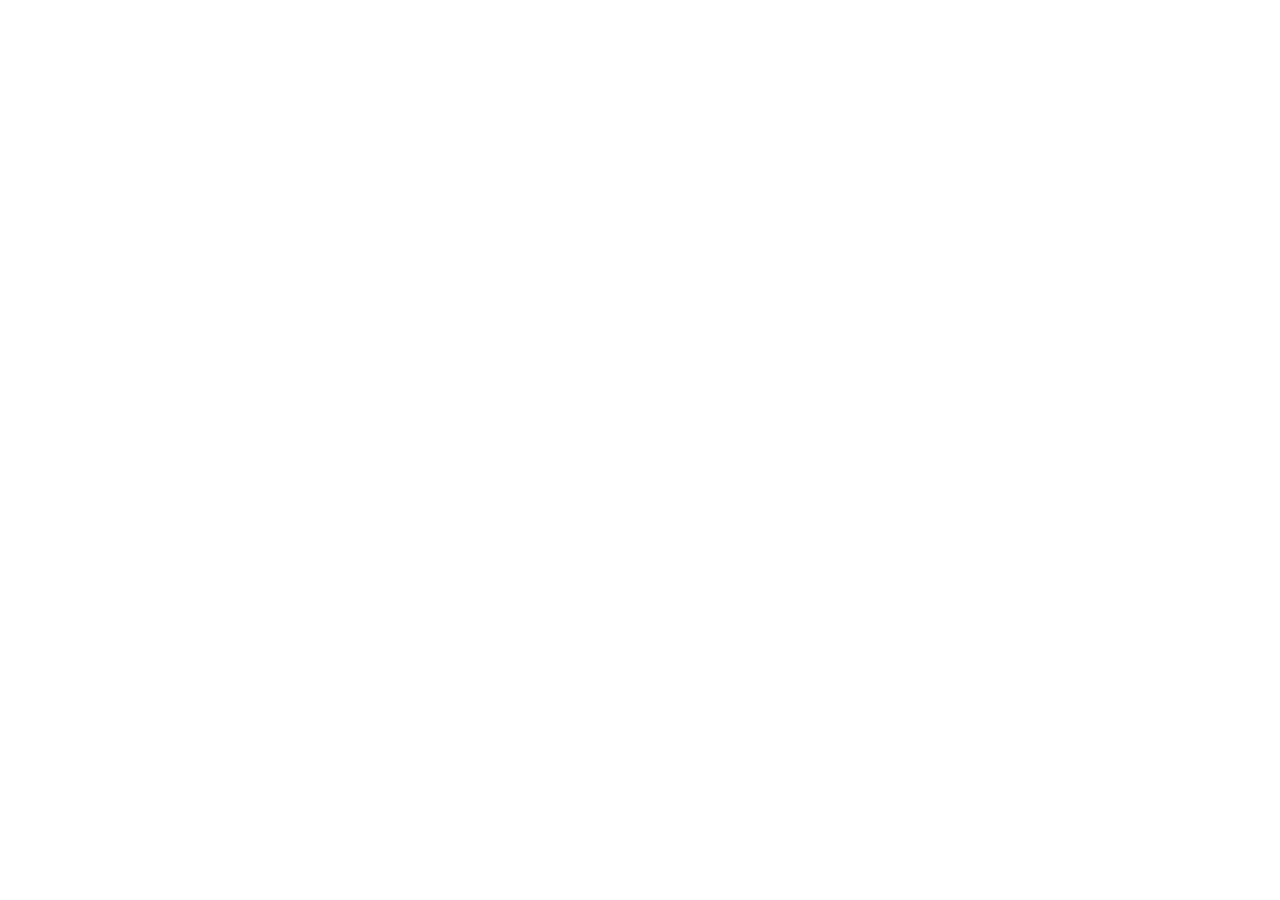
==== docs/index.html @ cfd50661 "Add privacy policy and GitHub Pages docs" ====
<!DOCTYPE html>
<html lang="en">
<head>
    <meta charset="UTF-8">
    <meta name="viewport" content="width=device-width, initial-scale=1.0">
    <title>TabStash — Save your tabs. Find your focus.</title>
    <meta http-equiv="refresh" content="0;url=https://github.com/andreasof97-oss/tabstash">
</head>
<body>
    <p>Redirecting to <a href="https://github.com/andreasof97-oss/tabstash">TabStash on GitHub</a>...</p>
</body>
</html>
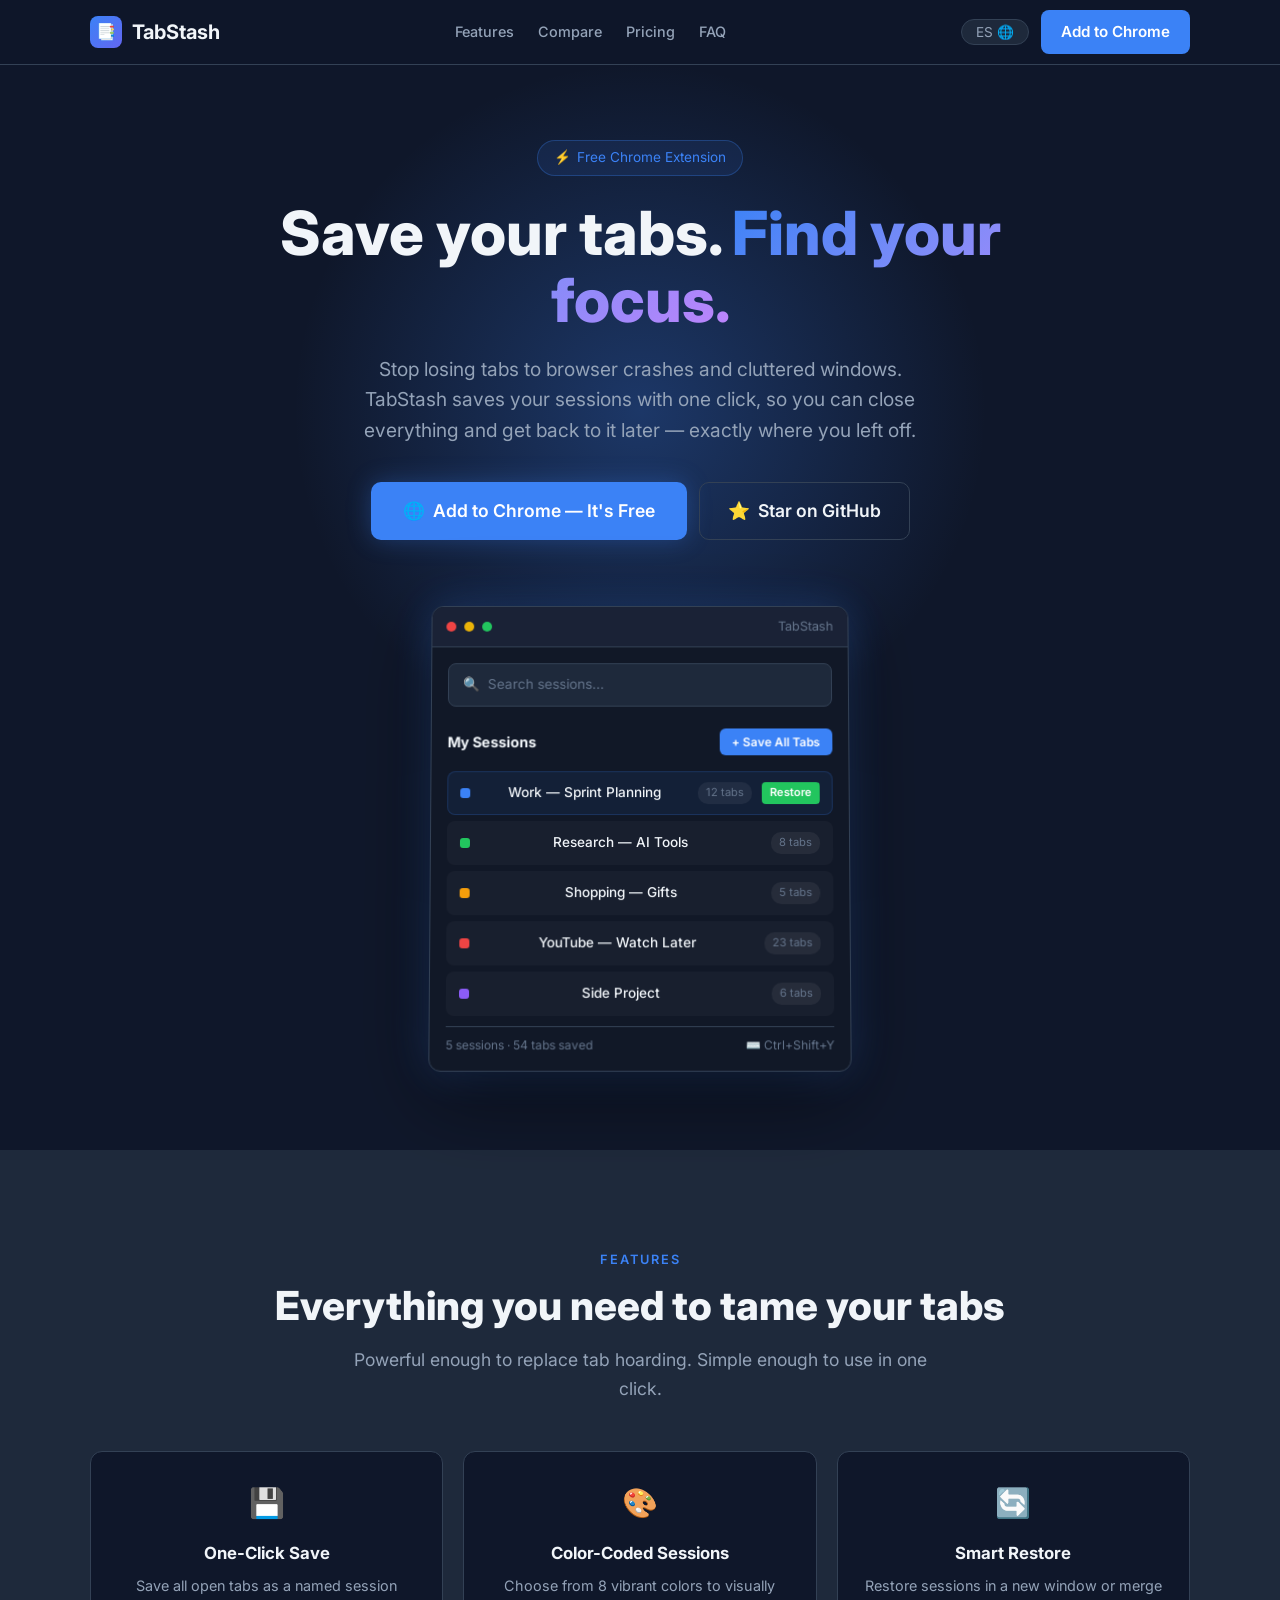
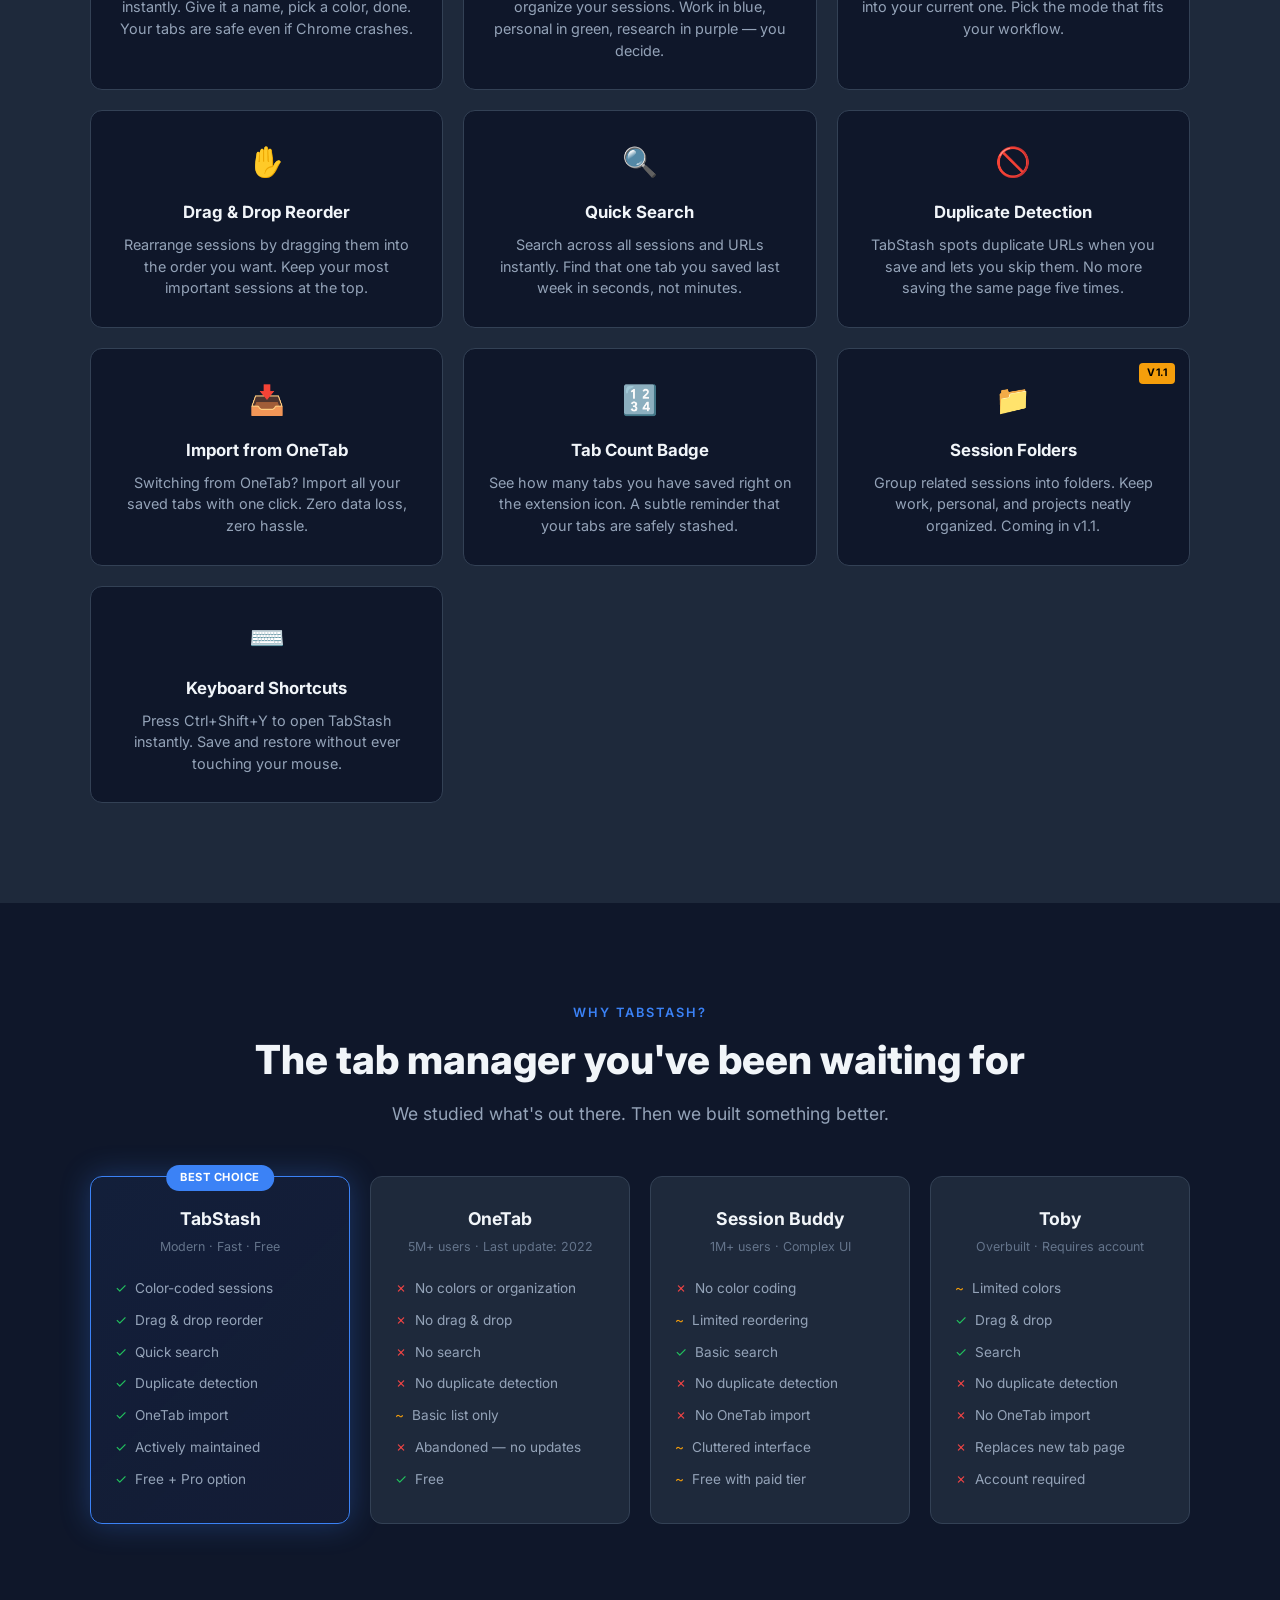
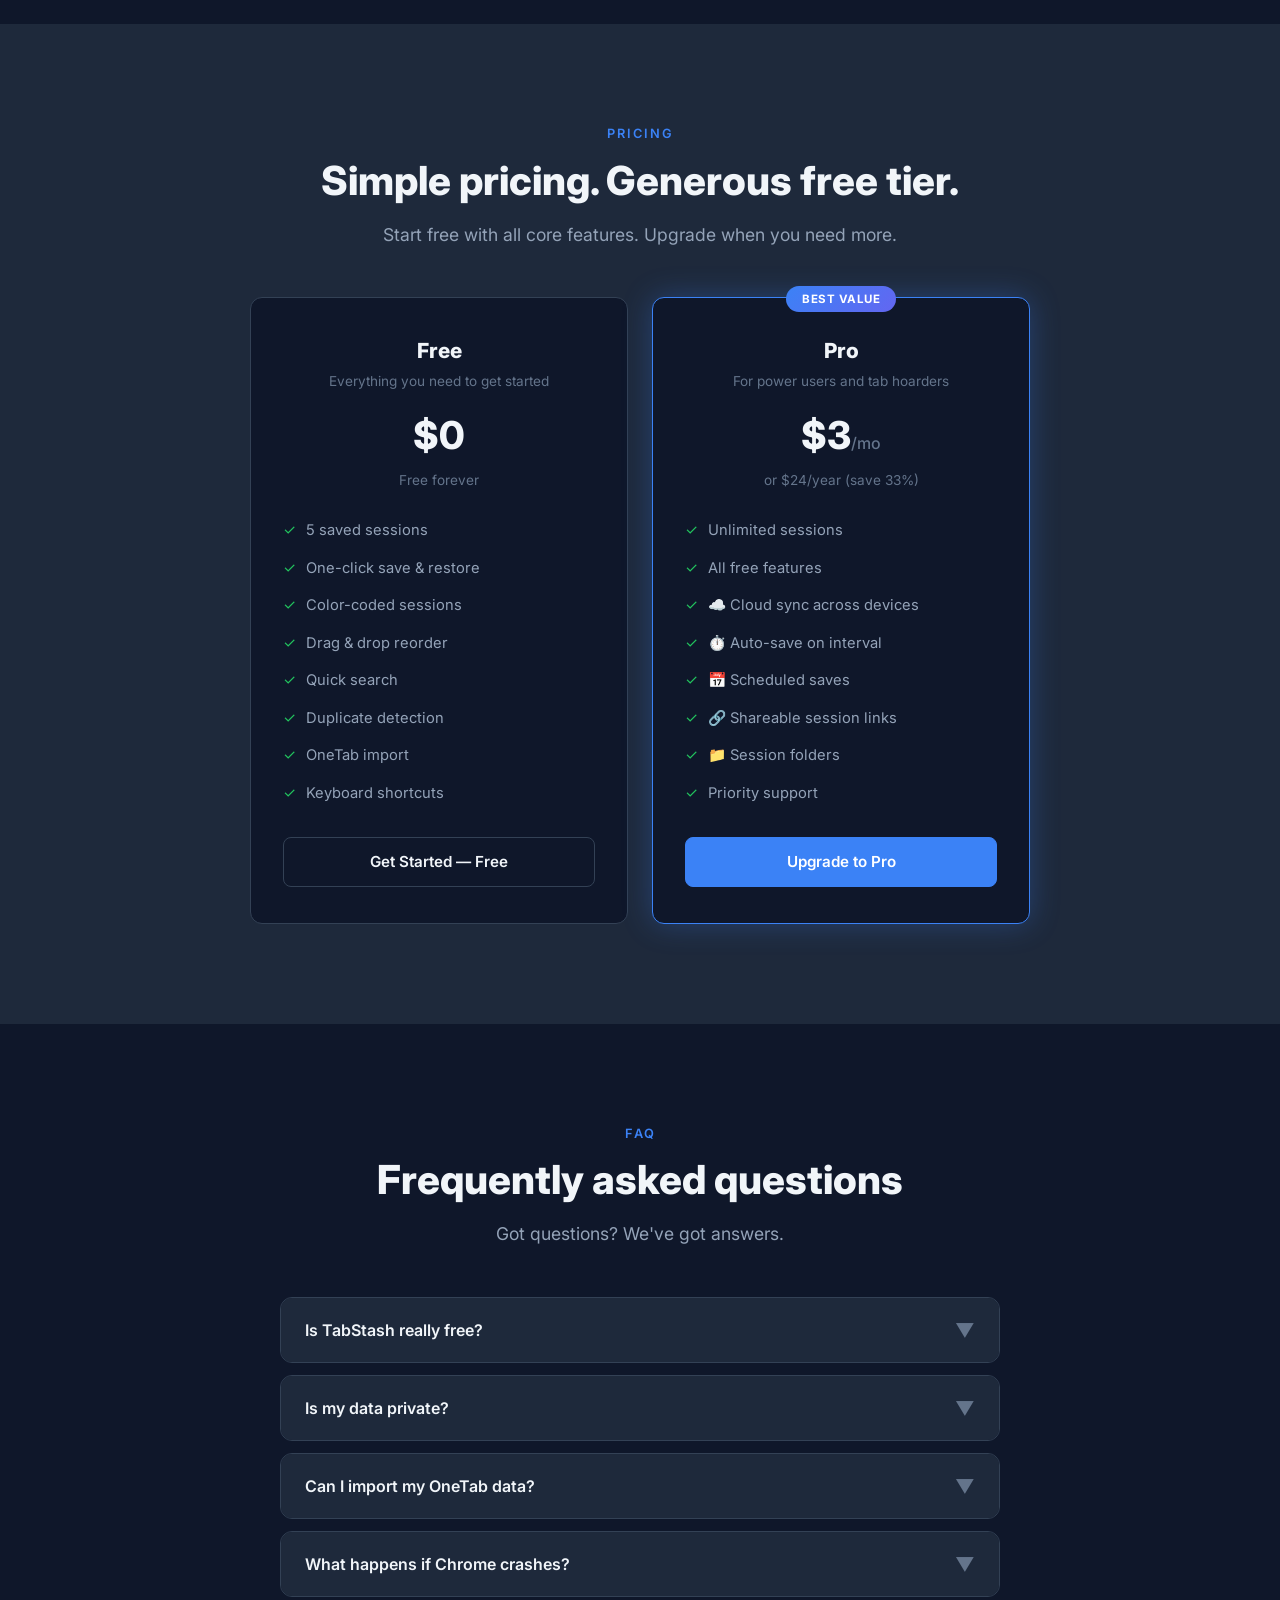
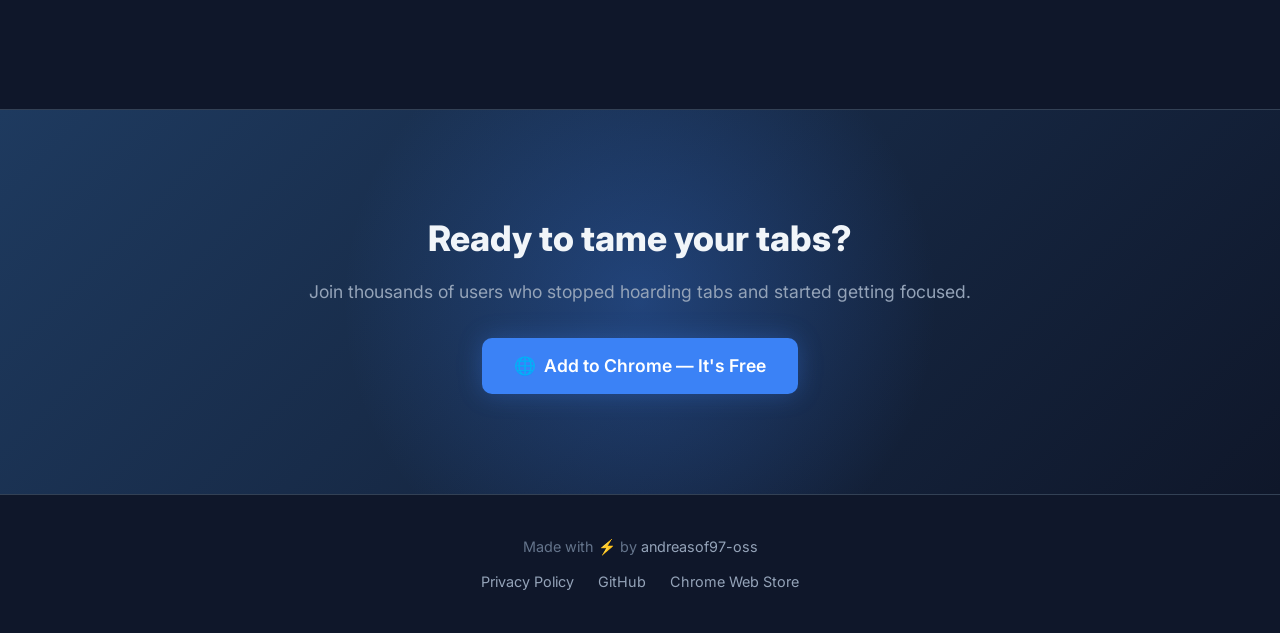
==== commit 4050fe5d: "Add full landing page — features, pricing, comparison, FAQ, EN/ES" ====
--- a/docs/index.html
+++ b/docs/index.html
@@ -1,12 +1,482 @@
 <!DOCTYPE html>
 <html lang="en">
 <head>
-    <meta charset="UTF-8">
-    <meta name="viewport" content="width=device-width, initial-scale=1.0">
-    <title>TabStash — Save your tabs. Find your focus.</title>
-    <meta http-equiv="refresh" content="0;url=https://github.com/andreasof97-oss/tabstash">
+  <meta charset="UTF-8">
+  <meta name="viewport" content="width=device-width, initial-scale=1.0">
+  <title>TabStash — Tab Manager &amp; Session Saver | Chrome Extension</title>
+  <meta name="description" content="Save your tabs. Find your focus. Free Chrome extension to save, organize, and restore browser sessions. Color-coded sessions, drag and drop, search, duplicate detection. Better than OneTab.">
+  <meta name="keywords" content="tab manager, session saver, chrome extension, save tabs, restore tabs, tab organizer, onetab alternative, session buddy alternative, tab groups, tab session manager, browser sessions, save all tabs">
+  <link rel="canonical" href="https://andreasof97-oss.github.io/tabstash/">
+  <meta property="og:title" content="TabStash — Save your tabs. Find your focus.">
+  <meta property="og:description" content="Free Chrome extension to save, organize, and restore browser sessions. Color-coded, searchable, drag and drop. The modern OneTab alternative.">
+  <meta property="og:type" content="website">
+  <meta property="og:url" content="https://andreasof97-oss.github.io/tabstash/">
+  <meta property="og:locale" content="en_US">
+  <meta property="og:locale:alternate" content="es_ES">
+  <meta name="twitter:card" content="summary">
+  <meta name="twitter:title" content="TabStash — Tab Manager &amp; Session Saver">
+  <meta name="twitter:description" content="Save your tabs. Find your focus. Free Chrome extension for managing browser sessions with color-coding, search, and one-click restore.">
+  <script type="application/ld+json">
+  {
+    "@context": "https://schema.org",
+    "@type": "SoftwareApplication",
+    "name": "TabStash",
+    "description": "Free Chrome extension to save, organize, and restore browser sessions.",
+    "url": "https://andreasof97-oss.github.io/tabstash/",
+    "applicationCategory": "BrowserApplication",
+    "operatingSystem": "Chrome",
+    "offers": [
+      { "@type": "Offer", "price": "0", "priceCurrency": "USD", "description": "Free — 5 sessions, all core features" },
+      { "@type": "Offer", "price": "3.00", "priceCurrency": "USD", "description": "Pro — Unlimited sessions, cloud sync, auto-save" }
+    ],
+    "softwareVersion": "1.0",
+    "inLanguage": ["en", "es"]
+  }
+  </script>
+  <link rel="preconnect" href="https://fonts.googleapis.com">
+  <link rel="preconnect" href="https://fonts.gstatic.com" crossorigin>
+  <link href="https://fonts.googleapis.com/css2?family=Inter:wght@400;500;600;700;800&display=swap" rel="stylesheet">
+  <style>
+    :root{--bg:#0f172a;--bg2:#1e293b;--accent:#3b82f6;--glow:rgba(59,130,246,.3);--accent2:#2563eb;--t1:#f1f5f9;--t2:#94a3b8;--t3:#64748b;--bdr:#334155;--grn:#22c55e;--amb:#f59e0b;--rad:12px}
+    *{margin:0;padding:0;box-sizing:border-box}html{scroll-behavior:smooth}
+    body{font-family:'Inter',-apple-system,BlinkMacSystemFont,sans-serif;background:var(--bg);color:var(--t1);line-height:1.6;overflow-x:hidden}
+    nav{position:fixed;top:0;left:0;right:0;z-index:100;background:rgba(15,23,42,.85);backdrop-filter:blur(16px);-webkit-backdrop-filter:blur(16px);border-bottom:1px solid var(--bdr);padding:0 24px}
+    .nav-i{max-width:1100px;margin:0 auto;display:flex;align-items:center;justify-content:space-between;height:64px}
+    .nav-b{display:flex;align-items:center;gap:10px;font-weight:700;font-size:1.25rem;color:var(--t1);text-decoration:none}
+    .nav-ico{width:32px;height:32px;background:linear-gradient(135deg,var(--accent),#6366f1);border-radius:8px;display:flex;align-items:center;justify-content:center;font-size:1rem}
+    .nav-l{display:flex;align-items:center;gap:24px}
+    .nav-l a{color:var(--t2);text-decoration:none;font-size:.9rem;font-weight:500;transition:color .2s}
+    .nav-l a:hover{color:var(--t1)}
+    .nav-r{display:flex;align-items:center;gap:12px}
+    .lt{background:var(--bg2);border:1px solid var(--bdr);border-radius:20px;padding:4px 14px;color:var(--t2);font-size:.85rem;cursor:pointer;font-family:inherit;transition:all .2s}
+    .lt:hover{color:var(--t1);border-color:var(--accent)}
+    .cta{display:inline-flex;align-items:center;gap:8px;background:var(--accent);color:#fff;border:none;border-radius:8px;padding:10px 20px;font-size:.95rem;font-weight:600;font-family:inherit;cursor:pointer;text-decoration:none;transition:all .2s}
+    .cta:hover{background:var(--accent2);transform:translateY(-1px)}
+    .cta-l{padding:14px 32px;font-size:1.1rem;border-radius:10px;box-shadow:0 0 24px var(--glow)}
+    .cta-l:hover{box-shadow:0 0 40px var(--glow)}
+    .btn2{display:inline-flex;align-items:center;gap:8px;background:transparent;color:var(--t1);border:1px solid var(--bdr);border-radius:10px;padding:14px 28px;font-size:1.1rem;font-weight:600;font-family:inherit;cursor:pointer;text-decoration:none;transition:all .2s}
+    .btn2:hover{border-color:var(--accent);color:var(--accent)}
+    section{padding:100px 24px}
+    .cnt{max-width:1100px;margin:0 auto}
+    .sl{text-transform:uppercase;font-size:.8rem;font-weight:600;letter-spacing:2px;color:var(--accent);margin-bottom:12px}
+    .st{font-size:clamp(1.8rem,4vw,2.5rem);font-weight:800;margin-bottom:16px;line-height:1.2}
+    .ss{color:var(--t2);font-size:1.1rem;max-width:600px;margin-bottom:48px}
+    .cen{text-align:center}.cen .ss{margin-left:auto;margin-right:auto}
+    .hero{padding-top:140px;padding-bottom:80px;display:flex;flex-direction:column;align-items:center;text-align:center;position:relative}
+    .hero::before{content:'';position:absolute;top:60px;left:50%;transform:translateX(-50%);width:700px;height:700px;background:radial-gradient(circle,var(--glow) 0%,transparent 70%);pointer-events:none;z-index:0}
+    .hero>*{position:relative;z-index:1}
+    .hbadge{display:inline-flex;align-items:center;gap:6px;background:rgba(59,130,246,.1);border:1px solid rgba(59,130,246,.3);border-radius:20px;padding:6px 16px;font-size:.85rem;color:var(--accent);margin-bottom:24px}
+    .hero h1{font-size:clamp(2.4rem,6vw,3.8rem);font-weight:800;line-height:1.1;margin-bottom:20px;max-width:750px}
+    .grad{background:linear-gradient(135deg,var(--accent),#818cf8,#c084fc);-webkit-background-clip:text;-webkit-text-fill-color:transparent;background-clip:text}
+    .hero>p{font-size:1.2rem;color:var(--t2);max-width:560px;margin-bottom:36px}
+    .hbtns{display:flex;gap:12px;flex-wrap:wrap;justify-content:center}
+    .mw{margin-top:64px;width:100%;max-width:420px;perspective:1000px}
+    .mk{background:#111827;border:1px solid var(--bdr);border-radius:12px;overflow:hidden;box-shadow:0 24px 80px rgba(0,0,0,.5),0 0 40px var(--glow);transform:rotateX(2deg)}
+    .mk-t{background:#1a2236;padding:10px 14px;display:flex;align-items:center;gap:8px;border-bottom:1px solid var(--bdr);font-size:.8rem;color:var(--t3)}
+    .dot{width:10px;height:10px;border-radius:50%;display:inline-block}.dot-r{background:#ef4444}.dot-y{background:#eab308}.dot-g{background:#22c55e}
+    .mk-bd{padding:16px}
+    .mk-s{background:#1e293b;border:1px solid var(--bdr);border-radius:8px;padding:10px 14px;color:var(--t3);font-size:.85rem;margin-bottom:14px;display:flex;align-items:center;gap:8px}
+    .mk-h{display:flex;align-items:center;justify-content:space-between;padding:8px 0;margin-bottom:8px}
+    .mk-ht{font-size:.9rem;font-weight:700;color:var(--t1)}
+    .mk-sv{background:var(--accent);color:#fff;border-radius:6px;padding:4px 12px;font-size:.75rem;font-weight:600}
+    .ms{padding:10px 12px;border-radius:8px;margin-bottom:6px;font-size:.85rem;display:flex;align-items:center;gap:10px;color:var(--t2);background:rgba(255,255,255,.03);border:1px solid transparent}
+    .ms.act{background:rgba(59,130,246,.08);border-color:rgba(59,130,246,.2)}
+    .ms-c{width:10px;height:10px;border-radius:3px;flex-shrink:0}
+    .ms-n{flex:1;font-weight:500;color:var(--t1)}
+    .ms-tc{font-size:.7rem;color:var(--t3);background:rgba(255,255,255,.06);padding:2px 8px;border-radius:10px}
+    .ms-r{font-size:.7rem;background:var(--grn);color:#fff;border-radius:4px;padding:2px 8px;font-weight:600}
+    .mk-f{display:flex;align-items:center;justify-content:space-between;padding:8px 0 0;margin-top:10px;border-top:1px solid var(--bdr);font-size:.75rem;color:var(--t3)}
+    .fs{background:var(--bg2)}
+    .fg{display:grid;grid-template-columns:repeat(3,1fr);gap:20px}
+    .fc{background:var(--bg);border:1px solid var(--bdr);border-radius:var(--rad);padding:28px 24px;transition:all .25s;position:relative}
+    .fc:hover{border-color:var(--accent);transform:translateY(-4px);box-shadow:0 8px 30px rgba(0,0,0,.3)}
+    .fi{font-size:1.8rem;margin-bottom:14px;display:block}
+    .fc h3{font-size:1.05rem;font-weight:700;margin-bottom:8px}
+    .fc p{color:var(--t2);font-size:.9rem;line-height:1.5}
+    .vb{position:absolute;top:14px;right:14px;background:var(--amb);color:#000;font-size:.65rem;font-weight:700;padding:2px 8px;border-radius:4px;text-transform:uppercase;letter-spacing:.5px}
+    .cg{display:grid;grid-template-columns:repeat(4,1fr);gap:20px;margin-top:8px}
+    .cc{background:var(--bg2);border:1px solid var(--bdr);border-radius:var(--rad);padding:28px 24px;transition:all .25s;position:relative;display:flex;flex-direction:column}
+    .cc.hl{border-color:var(--accent);box-shadow:0 0 30px var(--glow);background:linear-gradient(135deg,rgba(59,130,246,.08),rgba(99,102,241,.05))}
+    .cc-b{position:absolute;top:-12px;left:50%;transform:translateX(-50%);background:var(--accent);color:#fff;font-size:.7rem;font-weight:700;padding:4px 14px;border-radius:20px;text-transform:uppercase;letter-spacing:.5px;white-space:nowrap}
+    .cc h3{font-size:1.1rem;font-weight:700;margin-bottom:4px;text-align:center}
+    .cc .csd{font-size:.78rem;color:var(--t3);margin-bottom:16px;text-align:center}
+    .cc ul{list-style:none;flex:1}.cc ul li{padding:5px 0;font-size:.85rem;color:var(--t2);display:flex;align-items:flex-start;gap:8px}
+    .ck{color:var(--grn);flex-shrink:0}.cx{color:#ef4444;flex-shrink:0}.cw{color:var(--amb);flex-shrink:0}
+    .prs{background:var(--bg2)}
+    .pg{display:grid;grid-template-columns:repeat(2,1fr);gap:24px;max-width:780px;margin:0 auto}
+    .pc{background:var(--bg);border:1px solid var(--bdr);border-radius:var(--rad);padding:36px 32px;position:relative;transition:all .25s}
+    .pc.hl{border-color:var(--accent);box-shadow:0 0 30px var(--glow)}
+    .pc-pop{position:absolute;top:-12px;left:50%;transform:translateX(-50%);background:linear-gradient(135deg,var(--accent),#6366f1);color:#fff;font-size:.72rem;font-weight:700;padding:4px 16px;border-radius:20px;text-transform:uppercase;letter-spacing:.5px;white-space:nowrap}
+    .pc h3{font-size:1.3rem;font-weight:800;margin-bottom:4px}
+    .pc-d{font-size:.85rem;color:var(--t3);margin-bottom:12px}
+    .pc-pr{font-size:2.4rem;font-weight:800;margin:8px 0 4px}
+    .pc-pr span{font-size:1rem;font-weight:500;color:var(--t3)}
+    .pc-an{font-size:.85rem;color:var(--t3);margin-bottom:20px}
+    .pc ul{list-style:none;margin-bottom:24px}
+    .pc ul li{padding:7px 0;font-size:.92rem;color:var(--t2);display:flex;align-items:center;gap:10px}
+    .bp{display:block;width:100%;text-align:center;padding:12px;border-radius:8px;font-size:.95rem;font-weight:600;font-family:inherit;cursor:pointer;text-decoration:none;transition:all .2s;border:1px solid var(--bdr);background:transparent;color:var(--t1)}
+    .bp:hover{border-color:var(--accent);color:var(--accent)}
+    .bp.pro{background:var(--accent);color:#fff;border-color:var(--accent)}
+    .bp.pro:hover{background:var(--accent2)}
+    .fl{max-width:720px;margin:0 auto}
+    .fqi{border:1px solid var(--bdr);border-radius:var(--rad);margin-bottom:12px;overflow:hidden;transition:border-color .2s}
+    .fqi:hover{border-color:rgba(59,130,246,.3)}
+    .fqq{width:100%;background:var(--bg2);border:none;padding:20px 24px;text-align:left;font-size:1rem;font-weight:600;color:var(--t1);font-family:inherit;cursor:pointer;display:flex;align-items:center;justify-content:space-between;gap:16px;transition:background .2s}
+    .fqq:hover{background:#263348}
+    .fqa-ar{font-size:1.2rem;transition:transform .3s;flex-shrink:0;color:var(--t3)}
+    .fqi.open .fqa-ar{transform:rotate(180deg)}
+    .fqa{max-height:0;overflow:hidden;transition:max-height .35s ease}
+    .fqa-in{padding:0 24px 20px;color:var(--t2);font-size:.95rem;line-height:1.7;background:var(--bg2)}
+    .ctab{text-align:center;background:linear-gradient(135deg,#1e3a5f 0%,#0f172a 100%);border-top:1px solid var(--bdr);position:relative;overflow:hidden}
+    .ctab::before{content:'';position:absolute;top:50%;left:50%;transform:translate(-50%,-50%);width:600px;height:600px;background:radial-gradient(circle,var(--glow) 0%,transparent 70%);pointer-events:none}
+    .ctab>*{position:relative;z-index:1}
+    .ctab h2{font-size:clamp(1.6rem,4vw,2.2rem);font-weight:800;margin-bottom:12px}
+    .ctab p{color:var(--t2);font-size:1.1rem;margin-bottom:32px}
+    footer{padding:40px 24px;border-top:1px solid var(--bdr);text-align:center;color:var(--t3);font-size:.9rem}
+    footer a{color:var(--t2);text-decoration:none;transition:color .2s}
+    footer a:hover{color:var(--accent)}
+    .flinks{display:flex;gap:24px;justify-content:center;margin-top:12px;flex-wrap:wrap}
+    .reveal{opacity:0;transform:translateY(30px);transition:opacity .7s ease,transform .7s ease}
+    .reveal.visible{opacity:1;transform:translateY(0)}
+    @media(max-width:768px){.fg{grid-template-columns:1fr}.cg{grid-template-columns:1fr}.pg{grid-template-columns:1fr;max-width:400px}section{padding:64px 20px}.hero{padding-top:120px;padding-bottom:48px}.nav-l{display:none}}
+    @media(min-width:769px) and (max-width:1024px){.fg{grid-template-columns:repeat(2,1fr)}.cg{grid-template-columns:repeat(2,1fr)}}
+  </style>
 </head>
 <body>
-    <p>Redirecting to <a href="https://github.com/andreasof97-oss/tabstash">TabStash on GitHub</a>...</p>
+
+<nav><div class="nav-i">
+  <a href="#" class="nav-b"><div class="nav-ico">📑</div>TabStash</a>
+  <div class="nav-l">
+    <a href="#features" data-i18n="navFeatures">Features</a>
+    <a href="#compare" data-i18n="navCompare">Compare</a>
+    <a href="#pricing" data-i18n="navPricing">Pricing</a>
+    <a href="#faq" data-i18n="navFaq">FAQ</a>
+  </div>
+  <div class="nav-r">
+    <button class="lt" id="langToggle" onclick="toggleLang()">ES 🌐</button>
+    <a href="#install-link" class="cta"><span data-i18n="navCta">Add to Chrome</span></a>
+  </div>
+</div></nav>
+
+<section class="hero">
+  <div class="hbadge">⚡ <span data-i18n="heroBadge">Free Chrome Extension</span></div>
+  <h1><span data-i18n="heroT1">Save your tabs. </span><span class="grad" data-i18n="heroT2">Find your focus.</span></h1>
+  <p data-i18n="heroSub">Stop losing tabs to browser crashes and cluttered windows. TabStash saves your sessions with one click, so you can close everything and get back to it later — exactly where you left off.</p>
+  <div class="hbtns">
+    <a href="#install-link" class="cta cta-l">🌐 <span data-i18n="heroCta">Add to Chrome — It's Free</span></a>
+    <a href="https://github.com/andreasof97-oss/tabstash" target="_blank" class="btn2">⭐ <span data-i18n="heroGh">Star on GitHub</span></a>
+  </div>
+  <div class="mw"><div class="mk">
+    <div class="mk-t"><span class="dot dot-r"></span><span class="dot dot-y"></span><span class="dot dot-g"></span><span style="margin-left:auto">TabStash</span></div>
+    <div class="mk-bd">
+      <div class="mk-s">🔍 <span data-i18n="mSearch">Search sessions...</span></div>
+      <div class="mk-h"><span class="mk-ht" data-i18n="mHdr">My Sessions</span><span class="mk-sv" data-i18n="mSave">+ Save All Tabs</span></div>
+      <div class="ms act"><span class="ms-c" style="background:#3b82f6"></span><span class="ms-n" data-i18n="mS1">Work — Sprint Planning</span><span class="ms-tc">12 tabs</span><span class="ms-r" data-i18n="mRst">Restore</span></div>
+      <div class="ms"><span class="ms-c" style="background:#22c55e"></span><span class="ms-n" data-i18n="mS2">Research — AI Tools</span><span class="ms-tc">8 tabs</span></div>
+      <div class="ms"><span class="ms-c" style="background:#f59e0b"></span><span class="ms-n" data-i18n="mS3">Shopping — Gifts</span><span class="ms-tc">5 tabs</span></div>
+      <div class="ms"><span class="ms-c" style="background:#ef4444"></span><span class="ms-n" data-i18n="mS4">YouTube — Watch Later</span><span class="ms-tc">23 tabs</span></div>
+      <div class="ms"><span class="ms-c" style="background:#8b5cf6"></span><span class="ms-n" data-i18n="mS5">Side Project</span><span class="ms-tc">6 tabs</span></div>
+      <div class="mk-f"><span data-i18n="mTotal">5 sessions · 54 tabs saved</span><span>⌨️ Ctrl+Shift+Y</span></div>
+    </div>
+  </div></div>
+</section>
+
+<section class="fs" id="features"><div class="cnt cen">
+  <div class="reveal">
+    <p class="sl" data-i18n="featLabel">Features</p>
+    <h2 class="st" data-i18n="featTitle">Everything you need to tame your tabs</h2>
+    <p class="ss" data-i18n="featSub">Powerful enough to replace tab hoarding. Simple enough to use in one click.</p>
+  </div>
+  <div class="fg">
+    <div class="fc reveal"><span class="fi">💾</span><h3 data-i18n="f1t">One-Click Save</h3><p data-i18n="f1d">Save all open tabs as a named session instantly. Give it a name, pick a color, done. Your tabs are safe even if Chrome crashes.</p></div>
+    <div class="fc reveal"><span class="fi">🎨</span><h3 data-i18n="f2t">Color-Coded Sessions</h3><p data-i18n="f2d">Choose from 8 vibrant colors to visually organize your sessions. Work in blue, personal in green, research in purple — you decide.</p></div>
+    <div class="fc reveal"><span class="fi">🔄</span><h3 data-i18n="f3t">Smart Restore</h3><p data-i18n="f3d">Restore sessions in a new window or merge into your current one. Pick the mode that fits your workflow.</p></div>
+    <div class="fc reveal"><span class="fi">✋</span><h3 data-i18n="f4t">Drag &amp; Drop Reorder</h3><p data-i18n="f4d">Rearrange sessions by dragging them into the order you want. Keep your most important sessions at the top.</p></div>
+    <div class="fc reveal"><span class="fi">🔍</span><h3 data-i18n="f5t">Quick Search</h3><p data-i18n="f5d">Search across all sessions and URLs instantly. Find that one tab you saved last week in seconds, not minutes.</p></div>
+    <div class="fc reveal"><span class="fi">🚫</span><h3 data-i18n="f6t">Duplicate Detection</h3><p data-i18n="f6d">TabStash spots duplicate URLs when you save and lets you skip them. No more saving the same page five times.</p></div>
+    <div class="fc reveal"><span class="fi">📥</span><h3 data-i18n="f7t">Import from OneTab</h3><p data-i18n="f7d">Switching from OneTab? Import all your saved tabs with one click. Zero data loss, zero hassle.</p></div>
+    <div class="fc reveal"><span class="fi">🔢</span><h3 data-i18n="f8t">Tab Count Badge</h3><p data-i18n="f8d">See how many tabs you have saved right on the extension icon. A subtle reminder that your tabs are safely stashed.</p></div>
+    <div class="fc reveal"><span class="vb">v1.1</span><span class="fi">📁</span><h3 data-i18n="f9t">Session Folders</h3><p data-i18n="f9d">Group related sessions into folders. Keep work, personal, and projects neatly organized. Coming in v1.1.</p></div>
+    <div class="fc reveal"><span class="fi">⌨️</span><h3 data-i18n="f10t">Keyboard Shortcuts</h3><p data-i18n="f10d">Press Ctrl+Shift+Y to open TabStash instantly. Save and restore without ever touching your mouse.</p></div>
+  </div>
+</div></section>
+
+<section id="compare"><div class="cnt cen">
+  <div class="reveal">
+    <p class="sl" data-i18n="compLabel">Why TabStash?</p>
+    <h2 class="st" data-i18n="compTitle">The tab manager you've been waiting for</h2>
+    <p class="ss" data-i18n="compSub">We studied what's out there. Then we built something better.</p>
+  </div>
+  <div class="cg reveal">
+    <div class="cc hl">
+      <span class="cc-b" data-i18n="compBest">Best Choice</span>
+      <h3>TabStash</h3>
+      <p class="csd" data-i18n="compTsD">Modern · Fast · Free</p>
+      <ul>
+        <li><span class="ck">✓</span><span data-i18n="cTs1">Color-coded sessions</span></li>
+        <li><span class="ck">✓</span><span data-i18n="cTs2">Drag &amp; drop reorder</span></li>
+        <li><span class="ck">✓</span><span data-i18n="cTs3">Quick search</span></li>
+        <li><span class="ck">✓</span><span data-i18n="cTs4">Duplicate detection</span></li>
+        <li><span class="ck">✓</span><span data-i18n="cTs5">OneTab import</span></li>
+        <li><span class="ck">✓</span><span data-i18n="cTs6">Actively maintained</span></li>
+        <li><span class="ck">✓</span><span data-i18n="cTs7">Free + Pro option</span></li>
+      </ul>
+    </div>
+    <div class="cc">
+      <h3>OneTab</h3>
+      <p class="csd" data-i18n="compOtD">5M+ users · Last update: 2022</p>
+      <ul>
+        <li><span class="cx">✗</span><span data-i18n="cOt1">No colors or organization</span></li>
+        <li><span class="cx">✗</span><span data-i18n="cOt2">No drag &amp; drop</span></li>
+        <li><span class="cx">✗</span><span data-i18n="cOt3">No search</span></li>
+        <li><span class="cx">✗</span><span data-i18n="cOt4">No duplicate detection</span></li>
+        <li><span class="cw">~</span><span data-i18n="cOt5">Basic list only</span></li>
+        <li><span class="cx">✗</span><span data-i18n="cOt6">Abandoned — no updates</span></li>
+        <li><span class="ck">✓</span><span data-i18n="cOt7">Free</span></li>
+      </ul>
+    </div>
+    <div class="cc">
+      <h3>Session Buddy</h3>
+      <p class="csd" data-i18n="compSbD">1M+ users · Complex UI</p>
+      <ul>
+        <li><span class="cx">✗</span><span data-i18n="cSb1">No color coding</span></li>
+        <li><span class="cw">~</span><span data-i18n="cSb2">Limited reordering</span></li>
+        <li><span class="ck">✓</span><span data-i18n="cSb3">Basic search</span></li>
+        <li><span class="cx">✗</span><span data-i18n="cSb4">No duplicate detection</span></li>
+        <li><span class="cx">✗</span><span data-i18n="cSb5">No OneTab import</span></li>
+        <li><span class="cw">~</span><span data-i18n="cSb6">Cluttered interface</span></li>
+        <li><span class="cw">~</span><span data-i18n="cSb7">Free with paid tier</span></li>
+      </ul>
+    </div>
+    <div class="cc">
+      <h3>Toby</h3>
+      <p class="csd" data-i18n="compToD">Overbuilt · Requires account</p>
+      <ul>
+        <li><span class="cw">~</span><span data-i18n="cTo1">Limited colors</span></li>
+        <li><span class="ck">✓</span><span data-i18n="cTo2">Drag &amp; drop</span></li>
+        <li><span class="ck">✓</span><span data-i18n="cTo3">Search</span></li>
+        <li><span class="cx">✗</span><span data-i18n="cTo4">No duplicate detection</span></li>
+        <li><span class="cx">✗</span><span data-i18n="cTo5">No OneTab import</span></li>
+        <li><span class="cx">✗</span><span data-i18n="cTo6">Replaces new tab page</span></li>
+        <li><span class="cx">✗</span><span data-i18n="cTo7">Account required</span></li>
+      </ul>
+    </div>
+  </div>
+</div></section>
+
+<section class="prs" id="pricing"><div class="cnt cen">
+  <div class="reveal">
+    <p class="sl" data-i18n="prLabel">Pricing</p>
+    <h2 class="st" data-i18n="prTitle">Simple pricing. Generous free tier.</h2>
+    <p class="ss" data-i18n="prSub">Start free with all core features. Upgrade when you need more.</p>
+  </div>
+  <div class="pg">
+    <div class="pc reveal">
+      <h3 data-i18n="prFreeT">Free</h3>
+      <p class="pc-d" data-i18n="prFreeD">Everything you need to get started</p>
+      <div class="pc-pr" data-i18n="prFreeP">$0</div>
+      <p class="pc-an" data-i18n="prFreeAn">Free forever</p>
+      <ul>
+        <li><span class="ck">✓</span><span data-i18n="pf1">5 saved sessions</span></li>
+        <li><span class="ck">✓</span><span data-i18n="pf2">One-click save &amp; restore</span></li>
+        <li><span class="ck">✓</span><span data-i18n="pf3">Color-coded sessions</span></li>
+        <li><span class="ck">✓</span><span data-i18n="pf4">Drag &amp; drop reorder</span></li>
+        <li><span class="ck">✓</span><span data-i18n="pf5">Quick search</span></li>
+        <li><span class="ck">✓</span><span data-i18n="pf6">Duplicate detection</span></li>
+        <li><span class="ck">✓</span><span data-i18n="pf7">OneTab import</span></li>
+        <li><span class="ck">✓</span><span data-i18n="pf8">Keyboard shortcuts</span></li>
+      </ul>
+      <a href="#install-link" class="bp" data-i18n="prFreeBtn">Get Started — Free</a>
+    </div>
+    <div class="pc hl reveal">
+      <span class="pc-pop" data-i18n="prPopular">Best Value</span>
+      <h3 data-i18n="prProT">Pro</h3>
+      <p class="pc-d" data-i18n="prProD">For power users and tab hoarders</p>
+      <div class="pc-pr">$3<span data-i18n="prProPer">/mo</span></div>
+      <p class="pc-an" data-i18n="prProAn">or $24/year (save 33%)</p>
+      <ul>
+        <li><span class="ck">✓</span><span data-i18n="pp1">Unlimited sessions</span></li>
+        <li><span class="ck">✓</span><span data-i18n="pp2">All free features</span></li>
+        <li><span class="ck">✓</span><span data-i18n="pp3">☁️ Cloud sync across devices</span></li>
+        <li><span class="ck">✓</span><span data-i18n="pp4">⏱️ Auto-save on interval</span></li>
+        <li><span class="ck">✓</span><span data-i18n="pp5">📅 Scheduled saves</span></li>
+        <li><span class="ck">✓</span><span data-i18n="pp6">🔗 Shareable session links</span></li>
+        <li><span class="ck">✓</span><span data-i18n="pp7">📁 Session folders</span></li>
+        <li><span class="ck">✓</span><span data-i18n="pp8">Priority support</span></li>
+      </ul>
+      <a href="#install-link" class="bp pro" data-i18n="prProBtn">Upgrade to Pro</a>
+    </div>
+  </div>
+</div></section>
+
+<section id="faq"><div class="cnt cen">
+  <div class="reveal">
+    <p class="sl" data-i18n="faqLabel">FAQ</p>
+    <h2 class="st" data-i18n="faqTitle">Frequently asked questions</h2>
+    <p class="ss" data-i18n="faqSub">Got questions? We've got answers.</p>
+  </div>
+  <div class="fl reveal">
+    <div class="fqi">
+      <button class="fqq" onclick="toggleFaq(this)">
+        <span data-i18n="fq1q">Is TabStash really free?</span>
+        <span class="fqa-ar">▼</span>
+      </button>
+      <div class="fqa"><div class="fqa-in" data-i18n="fq1a">Yes! The free tier includes 5 sessions with all core features — one-click save, color coding, drag &amp; drop, search, duplicate detection, and keyboard shortcuts. No account required, no trial period, no catch. Pro unlocks unlimited sessions and advanced features for power users.</div></div>
+    </div>
+    <div class="fqi">
+      <button class="fqq" onclick="toggleFaq(this)">
+        <span data-i18n="fq2q">Is my data private?</span>
+        <span class="fqa-ar">▼</span>
+      </button>
+      <div class="fqa"><div class="fqa-in" data-i18n="fq2a">Absolutely. TabStash stores all your sessions locally in your browser using Chrome's storage API. No data is sent to external servers. No tracking, no analytics on your browsing habits. Your tabs are your business. Pro's cloud sync is opt-in and encrypted.</div></div>
+    </div>
+    <div class="fqi">
+      <button class="fqq" onclick="toggleFaq(this)">
+        <span data-i18n="fq3q">Can I import my OneTab data?</span>
+        <span class="fqa-ar">▼</span>
+      </button>
+      <div class="fqa"><div class="fqa-in" data-i18n="fq3a">Yes! TabStash has a built-in OneTab importer. Just export your OneTab data and paste it into TabStash. All your tabs will be converted into organized, color-coded sessions. It takes about 30 seconds.</div></div>
+    </div>
+    <div class="fqi">
+      <button class="fqq" onclick="toggleFaq(this)">
+        <span data-i18n="fq4q">What happens if Chrome crashes?</span>
+        <span class="fqa-ar">▼</span>
+      </button>
+      <div class="fqa"><div class="fqa-in" data-i18n="fq4a">That's exactly why TabStash exists. Any sessions you've saved are stored safely in Chrome's local storage — completely independent of your open tabs. Even if Chrome crashes, your saved sessions are right there when you reopen. No more lost research, no more "where was that page?"</div></div>
+    </div>
+  </div>
+</div></section>
+
+<section class="ctab">
+  <h2 data-i18n="ctaTitle">Ready to tame your tabs?</h2>
+  <p data-i18n="ctaSub">Join thousands of users who stopped hoarding tabs and started getting focused.</p>
+  <a href="#install-link" class="cta cta-l">🌐 <span data-i18n="ctaCta">Add to Chrome — It's Free</span></a>
+</section>
+
+<footer>
+  <div>Made with ⚡ by <a href="https://github.com/andreasof97-oss" target="_blank">andreasof97-oss</a></div>
+  <div class="flinks">
+    <a href="./privacy.html">Privacy Policy</a>
+    <a href="https://github.com/andreasof97-oss/tabstash" target="_blank">GitHub</a>
+    <a href="#install-link">Chrome Web Store</a>
+  </div>
+</footer>
+
+<script>
+const T={
+en:{
+navFeatures:'Features',navCompare:'Compare',navPricing:'Pricing',navFaq:'FAQ',navCta:'Add to Chrome',
+heroBadge:'Free Chrome Extension',heroT1:'Save your tabs. ',heroT2:'Find your focus.',
+heroSub:'Stop losing tabs to browser crashes and cluttered windows. TabStash saves your sessions with one click, so you can close everything and get back to it later \u2014 exactly where you left off.',
+heroCta:"Add to Chrome \u2014 It's Free",heroGh:'Star on GitHub',
+mSearch:'Search sessions...',mHdr:'My Sessions',mSave:'+ Save All Tabs',
+mS1:'Work \u2014 Sprint Planning',mS2:'Research \u2014 AI Tools',mS3:'Shopping \u2014 Gifts',mS4:'YouTube \u2014 Watch Later',mS5:'Side Project',
+mRst:'Restore',mTotal:'5 sessions \u00b7 54 tabs saved',
+featLabel:'Features',featTitle:'Everything you need to tame your tabs',featSub:'Powerful enough to replace tab hoarding. Simple enough to use in one click.',
+f1t:'One-Click Save',f1d:'Save all open tabs as a named session instantly. Give it a name, pick a color, done. Your tabs are safe even if Chrome crashes.',
+f2t:'Color-Coded Sessions',f2d:'Choose from 8 vibrant colors to visually organize your sessions. Work in blue, personal in green, research in purple \u2014 you decide.',
+f3t:'Smart Restore',f3d:'Restore sessions in a new window or merge into your current one. Pick the mode that fits your workflow.',
+f4t:'Drag & Drop Reorder',f4d:'Rearrange sessions by dragging them into the order you want. Keep your most important sessions at the top.',
+f5t:'Quick Search',f5d:'Search across all sessions and URLs instantly. Find that one tab you saved last week in seconds, not minutes.',
+f6t:'Duplicate Detection',f6d:'TabStash spots duplicate URLs when you save and lets you skip them. No more saving the same page five times.',
+f7t:'Import from OneTab',f7d:'Switching from OneTab? Import all your saved tabs with one click. Zero data loss, zero hassle.',
+f8t:'Tab Count Badge',f8d:'See how many tabs you have saved right on the extension icon. A subtle reminder that your tabs are safely stashed.',
+f9t:'Session Folders',f9d:'Group related sessions into folders. Keep work, personal, and projects neatly organized. Coming in v1.1.',
+f10t:'Keyboard Shortcuts',f10d:'Press Ctrl+Shift+Y to open TabStash instantly. Save and restore without ever touching your mouse.',
+compLabel:'Why TabStash?',compTitle:"The tab manager you've been waiting for",compSub:"We studied what's out there. Then we built something better.",
+compBest:'Best Choice',compTsD:'Modern \u00b7 Fast \u00b7 Free',
+cTs1:'Color-coded sessions',cTs2:'Drag & drop reorder',cTs3:'Quick search',cTs4:'Duplicate detection',cTs5:'OneTab import',cTs6:'Actively maintained',cTs7:'Free + Pro option',
+compOtD:'5M+ users \u00b7 Last update: 2022',cOt1:'No colors or organization',cOt2:'No drag & drop',cOt3:'No search',cOt4:'No duplicate detection',cOt5:'Basic list only',cOt6:'Abandoned \u2014 no updates',cOt7:'Free',
+compSbD:'1M+ users \u00b7 Complex UI',cSb1:'No color coding',cSb2:'Limited reordering',cSb3:'Basic search',cSb4:'No duplicate detection',cSb5:'No OneTab import',cSb6:'Cluttered interface',cSb7:'Free with paid tier',
+compToD:'Overbuilt \u00b7 Requires account',cTo1:'Limited colors',cTo2:'Drag & drop',cTo3:'Search',cTo4:'No duplicate detection',cTo5:'No OneTab import',cTo6:'Replaces new tab page',cTo7:'Account required',
+prLabel:'Pricing',prTitle:'Simple pricing. Generous free tier.',prSub:'Start free with all core features. Upgrade when you need more.',
+prFreeT:'Free',prFreeD:'Everything you need to get started',prFreeP:'$0',prFreeAn:'Free forever',
+pf1:'5 saved sessions',pf2:'One-click save & restore',pf3:'Color-coded sessions',pf4:'Drag & drop reorder',pf5:'Quick search',pf6:'Duplicate detection',pf7:'OneTab import',pf8:'Keyboard shortcuts',
+prFreeBtn:'Get Started \u2014 Free',
+prPopular:'Best Value',prProT:'Pro',prProD:'For power users and tab hoarders',prProPer:'/mo',prProAn:'or $24/year (save 33%)',
+pp1:'Unlimited sessions',pp2:'All free features',pp3:'\u2601\ufe0f Cloud sync across devices',pp4:'\u23f1\ufe0f Auto-save on interval',pp5:'\ud83d\udcc5 Scheduled saves',pp6:'\ud83d\udd17 Shareable session links',pp7:'\ud83d\udcc1 Session folders',pp8:'Priority support',
+prProBtn:'Upgrade to Pro',
+faqLabel:'FAQ',faqTitle:'Frequently asked questions',faqSub:"Got questions? We've got answers.",
+fq1q:'Is TabStash really free?',fq1a:"Yes! The free tier includes 5 sessions with all core features \u2014 one-click save, color coding, drag & drop, search, duplicate detection, and keyboard shortcuts. No account required, no trial period, no catch. Pro unlocks unlimited sessions and advanced features for power users.",
+fq2q:'Is my data private?',fq2a:"Absolutely. TabStash stores all your sessions locally in your browser using Chrome's storage API. No data is sent to external servers. No tracking, no analytics on your browsing habits. Your tabs are your business. Pro's cloud sync is opt-in and encrypted.",
+fq3q:'Can I import my OneTab data?',fq3a:'Yes! TabStash has a built-in OneTab importer. Just export your OneTab data and paste it into TabStash. All your tabs will be converted into organized, color-coded sessions. It takes about 30 seconds.',
+fq4q:'What happens if Chrome crashes?',fq4a:"That's exactly why TabStash exists. Any sessions you've saved are stored safely in Chrome's local storage \u2014 completely independent of your open tabs. Even if Chrome crashes, your saved sessions are right there when you reopen.",
+ctaTitle:'Ready to tame your tabs?',ctaSub:'Join thousands of users who stopped hoarding tabs and started getting focused.',ctaCta:"Add to Chrome \u2014 It's Free"
+},
+es:{
+navFeatures:'Funciones',navCompare:'Comparar',navPricing:'Precios',navFaq:'Preguntas',navCta:'Agregar a Chrome',
+heroBadge:'Extensi\u00f3n de Chrome Gratis',heroT1:'Guarda tus pesta\u00f1as. ',heroT2:'Encuentra tu enfoque.',
+heroSub:'Deja de perder pesta\u00f1as por cierres inesperados y ventanas desordenadas. TabStash guarda tus sesiones con un clic, para que puedas cerrar todo y volver exactamente donde lo dejaste.',
+heroCta:'Agregar a Chrome \u2014 Es Gratis',heroGh:'Estrella en GitHub',
+mSearch:'Buscar sesiones...',mHdr:'Mis Sesiones',mSave:'+ Guardar Todas',
+mS1:'Trabajo \u2014 Sprint Planning',mS2:'Investigaci\u00f3n \u2014 IA',mS3:'Compras \u2014 Regalos',mS4:'YouTube \u2014 Ver Despu\u00e9s',mS5:'Proyecto Personal',
+mRst:'Restaurar',mTotal:'5 sesiones \u00b7 54 pesta\u00f1as guardadas',
+featLabel:'Funciones',featTitle:'Todo lo que necesitas para dominar tus pesta\u00f1as',featSub:'Lo suficientemente potente para reemplazar el acaparamiento de pesta\u00f1as. Lo suficientemente simple para usarlo con un clic.',
+f1t:'Guardar con Un Clic',f1d:'Guarda todas las pesta\u00f1as abiertas como una sesi\u00f3n con nombre al instante. Ponle nombre, elige un color, listo. Tus pesta\u00f1as est\u00e1n seguras aunque Chrome se cierre.',
+f2t:'Sesiones con Colores',f2d:'Elige entre 8 colores vibrantes para organizar visualmente tus sesiones. Trabajo en azul, personal en verde, investigaci\u00f3n en morado.',
+f3t:'Restauraci\u00f3n Inteligente',f3d:'Restaura sesiones en una nueva ventana o m\u00e9zclalas en la actual. Elige el modo que se adapte a tu flujo de trabajo.',
+f4t:'Arrastrar y Soltar',f4d:'Reorganiza las sesiones arrastr\u00e1ndolas en el orden que quieras. Mant\u00e9n las m\u00e1s importantes arriba.',
+f5t:'B\u00fasqueda R\u00e1pida',f5d:'Busca en todas las sesiones y URLs al instante. Encuentra esa pesta\u00f1a que guardaste la semana pasada en segundos.',
+f6t:'Detecci\u00f3n de Duplicados',f6d:'TabStash detecta URLs duplicadas al guardar y te permite omitirlas. No m\u00e1s guardar la misma p\u00e1gina cinco veces.',
+f7t:'Importar de OneTab',f7d:'\u00bfCambi\u00e1ndote de OneTab? Importa todas tus pesta\u00f1as guardadas con un clic. Cero p\u00e9rdida de datos.',
+f8t:'Insignia de Conteo',f8d:'Ve cu\u00e1ntas pesta\u00f1as tienes guardadas directamente en el icono de la extensi\u00f3n.',
+f9t:'Carpetas de Sesiones',f9d:'Agrupa sesiones relacionadas en carpetas. Mant\u00e9n trabajo, personal y proyectos ordenados. Pr\u00f3ximamente en v1.1.',
+f10t:'Atajos de Teclado',f10d:'Presiona Ctrl+Shift+Y para abrir TabStash al instante. Guarda y restaura sin tocar el mouse.',
+compLabel:'\u00bfPor qu\u00e9 TabStash?',compTitle:'El gestor de pesta\u00f1as que estabas esperando',compSub:'Estudiamos lo que hay. Luego construimos algo mejor.',
+compBest:'Mejor Opci\u00f3n',compTsD:'Moderno \u00b7 R\u00e1pido \u00b7 Gratis',
+cTs1:'Sesiones con colores',cTs2:'Arrastrar y soltar',cTs3:'B\u00fasqueda r\u00e1pida',cTs4:'Detecci\u00f3n de duplicados',cTs5:'Importar de OneTab',cTs6:'Mantenido activamente',cTs7:'Gratis + opci\u00f3n Pro',
+compOtD:'5M+ usuarios \u00b7 \u00daltima actualizaci\u00f3n: 2022',cOt1:'Sin colores ni organizaci\u00f3n',cOt2:'Sin arrastrar y soltar',cOt3:'Sin b\u00fasqueda',cOt4:'Sin detecci\u00f3n de duplicados',cOt5:'Solo lista b\u00e1sica',cOt6:'Abandonado \u2014 sin actualizaciones',cOt7:'Gratis',
+compSbD:'1M+ usuarios \u00b7 UI compleja',cSb1:'Sin c\u00f3digo de colores',cSb2:'Reordenamiento limitado',cSb3:'B\u00fasqueda b\u00e1sica',cSb4:'Sin detecci\u00f3n de duplicados',cSb5:'Sin importar de OneTab',cSb6:'Interfaz desordenada',cSb7:'Gratis con nivel pago',
+compToD:'Sobredise\u00f1ado \u00b7 Requiere cuenta',cTo1:'Colores limitados',cTo2:'Arrastrar y soltar',cTo3:'B\u00fasqueda',cTo4:'Sin detecci\u00f3n de duplicados',cTo5:'Sin importar de OneTab',cTo6:'Reemplaza nueva pesta\u00f1a',cTo7:'Cuenta requerida',
+prLabel:'Precios',prTitle:'Precios simples. Tier gratuito generoso.',prSub:'Comienza gratis con todas las funciones principales. Mejora cuando necesites m\u00e1s.',
+prFreeT:'Gratis',prFreeD:'Todo lo que necesitas para comenzar',prFreeP:'$0',prFreeAn:'Gratis para siempre',
+pf1:'5 sesiones guardadas',pf2:'Guardar y restaurar con un clic',pf3:'Sesiones con colores',pf4:'Arrastrar y soltar',pf5:'B\u00fasqueda r\u00e1pida',pf6:'Detecci\u00f3n de duplicados',pf7:'Importar de OneTab',pf8:'Atajos de teclado',
+prFreeBtn:'Comenzar \u2014 Gratis',
+prPopular:'Mejor Valor',prProT:'Pro',prProD:'Para usuarios avanzados y acaparadores de pesta\u00f1as',prProPer:'/mes',prProAn:'o $24/a\u00f1o (ahorra 33%)',
+pp1:'Sesiones ilimitadas',pp2:'Todas las funciones gratuitas',pp3:'\u2601\ufe0f Sincronizaci\u00f3n en la nube',pp4:'\u23f1\ufe0f Auto-guardado por intervalo',pp5:'\ud83d\udcc5 Guardados programados',pp6:'\ud83d\udd17 Enlaces compartibles',pp7:'\ud83d\udcc1 Carpetas de sesiones',pp8:'Soporte prioritario',
+prProBtn:'Mejorar a Pro',
+faqLabel:'Preguntas Frecuentes',faqTitle:'Preguntas frecuentes',faqSub:'\u00bfTienes preguntas? Tenemos respuestas.',
+fq1q:'\u00bfTabStash es realmente gratis?',fq1a:'\u00a1S\u00ed! El tier gratuito incluye 5 sesiones con todas las funciones principales: guardado con un clic, colores, arrastrar y soltar, b\u00fasqueda, detecci\u00f3n de duplicados y atajos de teclado. Sin cuenta requerida, sin periodo de prueba. Pro desbloquea sesiones ilimitadas y funciones avanzadas.',
+fq2q:'\u00bfMis datos son privados?',fq2a:'Absolutamente. TabStash almacena todas tus sesiones localmente en tu navegador usando la API de almacenamiento de Chrome. No se env\u00edan datos a servidores externos. Sin rastreo, sin an\u00e1lisis de tus h\u00e1bitos. La sincronizaci\u00f3n en la nube de Pro es opcional y encriptada.',
+fq3q:'\u00bfPuedo importar mis datos de OneTab?',fq3a:'\u00a1S\u00ed! TabStash tiene un importador de OneTab integrado. Solo exporta tus datos de OneTab y p\u00e9galos en TabStash. Todas tus pesta\u00f1as se convertir\u00e1n en sesiones organizadas con colores. Toma unos 30 segundos.',
+fq4q:'\u00bfQu\u00e9 pasa si Chrome se cierra?',fq4a:'Exactamente para eso existe TabStash. Cualquier sesi\u00f3n que hayas guardado est\u00e1 almacenada de forma segura en el almacenamiento local de Chrome, completamente independiente de tus pesta\u00f1as abiertas. Aunque Chrome se cierre, tus sesiones guardadas estar\u00e1n ah\u00ed cuando lo reabras.',
+ctaTitle:'\u00bfListo para dominar tus pesta\u00f1as?',ctaSub:'\u00danete a miles de usuarios que dejaron de acaparar pesta\u00f1as y empezaron a enfocarse.',ctaCta:'Agregar a Chrome \u2014 Es Gratis'
+}
+};
+
+let lang=localStorage.getItem('ts-lang')||'en';
+
+function setLang(l){
+  lang=l;localStorage.setItem('ts-lang',l);
+  document.documentElement.lang=l;
+  document.getElementById('langToggle').textContent=l==='en'?'ES \ud83c\udf10':'EN \ud83c\udf10';
+  const t=T[l];
+  document.querySelectorAll('[data-i18n]').forEach(el=>{
+    const k=el.getAttribute('data-i18n');
+    if(t[k])el.textContent=t[k];
+  });
+}
+function toggleLang(){setLang(lang==='en'?'es':'en')}
+setLang(lang);
+
+function toggleFaq(btn){
+  const item=btn.parentElement;
+  const ans=item.querySelector('.fqa');
+  const isOpen=item.classList.contains('open');
+  document.querySelectorAll('.fqi.open').forEach(i=>{
+    i.classList.remove('open');
+    i.querySelector('.fqa').style.maxHeight='0';
+  });
+  if(!isOpen){
+    item.classList.add('open');
+    ans.style.maxHeight=ans.scrollHeight+'px';
+  }
+}
+
+const obs=new IntersectionObserver(entries=>{
+  entries.forEach(e=>{if(e.isIntersecting)e.target.classList.add('visible')});
+},{threshold:0.1,rootMargin:'0px 0px -40px 0px'});
+document.querySelectorAll('.reveal').forEach(el=>obs.observe(el));
+</script>
 </body>
 </html>
